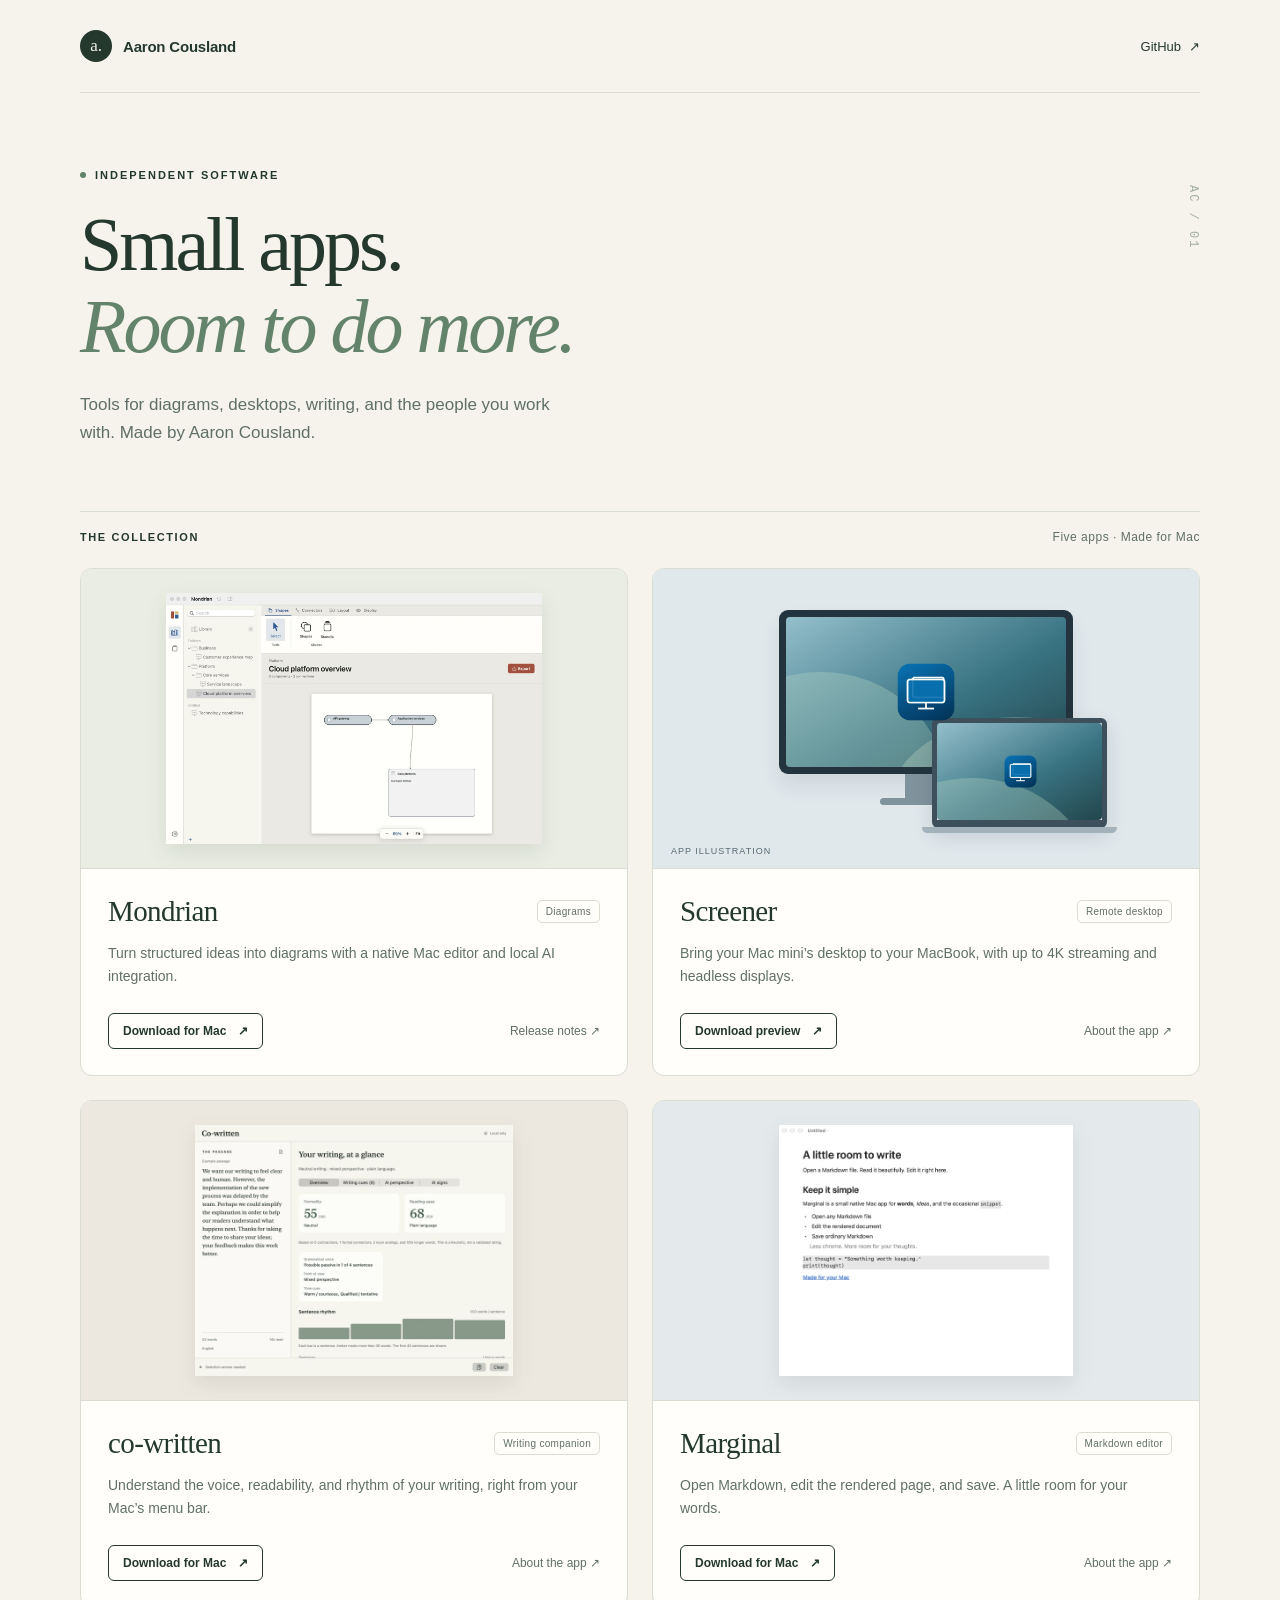
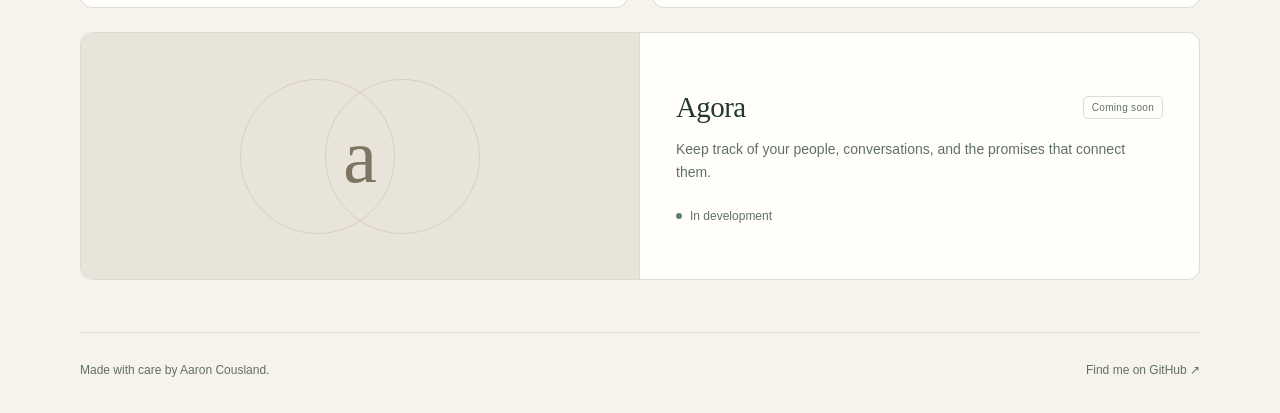
==== index.html @ f19cffbd "Create app portfolio for GitHub Pages" ====
<!doctype html>
<html lang="en">
<head>
  <meta charset="utf-8">
  <meta name="viewport" content="width=device-width, initial-scale=1">
  <meta name="theme-color" content="#f5f3ec">
  <meta name="description" content="Independent Mac apps by Aaron Cousland. Explore Mondrian, Screener, co-written, Marginal, and Agora.">
  <meta property="og:title" content="Aaron Cousland — Independent software">
  <meta property="og:description" content="Tools for diagrams, desktops, writing, and the people you work with.">
  <meta property="og:type" content="website">
  <meta property="og:url" content="https://acousland.github.io/">
  <meta property="og:image" content="https://acousland.github.io/assets/social.png">
  <meta name="twitter:card" content="summary_large_image">
  <title>Aaron Cousland — Independent software</title>
  <link rel="icon" type="image/svg+xml" href="assets/favicon.svg">
  <style>
    :root { color-scheme: light; --paper:#f5f3ec; --ink:#24382e; --muted:#617067; --line:#d9ddd2; --accent:#315f48; }
    * { box-sizing:border-box; }
    html { scroll-behavior:smooth; }
    body { margin:0; background:var(--paper); color:var(--ink); font-family:-apple-system,BlinkMacSystemFont,"Segoe UI",sans-serif; -webkit-font-smoothing:antialiased; }
    a { color:inherit; text-decoration:none; }
    a:focus-visible { outline:3px solid #497855; outline-offset:5px; border-radius:3px; }
    .skip-link { position:fixed; top:10px; left:10px; transform:translateY(-150%); background:var(--ink); color:white; padding:12px; z-index:10; }
    .skip-link:focus { transform:translateY(0); }
    .wrap { width:min(1120px,calc(100% - 80px)); margin:auto; }
    header { display:flex; align-items:center; justify-content:space-between; padding:30px 0; border-bottom:1px solid var(--line); gap:20px; }
    .identity { display:flex; align-items:center; gap:11px; font-size:15px; font-weight:600; letter-spacing:-.2px; }
    .mark { display:grid; place-items:center; width:32px; height:32px; background:var(--ink); color:var(--paper); border-radius:50%; font-family:Georgia,serif; font-size:17px; font-weight:400; }
    .profile { font-size:13px; display:flex; gap:8px; align-items:center; }
    .profile:hover, .source:hover { color:var(--accent); text-decoration:underline; text-underline-offset:4px; }
    .intro { padding:76px 0 64px; position:relative; }
    .eyebrow { margin:0 0 22px; display:flex; gap:9px; align-items:center; font-size:11px; letter-spacing:2px; text-transform:uppercase; font-weight:600; }
    .dot { width:6px; height:6px; border-radius:50%; background:#608266; }
    h1 { font-family:Georgia,"Times New Roman",serif; font-size:clamp(46px,6.3vw,76px); line-height:1.08; font-weight:400; letter-spacing:-3px; margin:0 0 24px; }
    h1 em { font-weight:400; color:#63836b; }
    .intro-copy { font-size:17px; line-height:1.65; color:var(--muted); max-width:490px; margin:0; }
    .collection { display:flex; justify-content:space-between; align-items:center; border-top:1px solid var(--line); padding:18px 0 24px; font-size:11px; font-weight:600; text-transform:uppercase; letter-spacing:1.6px; }
    .collection span:last-child { font-weight:400; color:var(--muted); letter-spacing:.5px; text-transform:none; font-size:12px; }
    .grid { display:grid; grid-template-columns:repeat(2,minmax(0,1fr)); gap:24px; }
    .card { display:flex; flex-direction:column; overflow:hidden; border:1px solid var(--line); border-radius:12px; background:#fffefa; }
    .media { position:relative; height:300px; overflow:hidden; display:flex; align-items:center; justify-content:center; border-bottom:1px solid var(--line); padding:24px; }
    .media img.screenshot { display:block; width:100%; height:100%; object-fit:contain; filter:drop-shadow(0 8px 10px #29332a18); border-radius:5px; }
    .mondrian .media { background:#e9ede3; }
    .cowritten .media { background:#ece8df; }
    .marginal .media { background:#e4e9eb; }
    .card-body { padding:25px 27px 26px; display:flex; flex-direction:column; flex:1; }
    .card-heading { display:flex; flex-wrap:wrap; align-items:center; justify-content:space-between; gap:12px; margin-bottom:13px; }
    h2 { font-family:Georgia,"Times New Roman",serif; font-size:29px; line-height:1.2; font-weight:400; letter-spacing:-.6px; margin:0; }
    .tag { flex-shrink:0; font-size:10px; color:var(--muted); border:1px solid var(--line); padding:5px 8px; border-radius:5px; letter-spacing:.3px; }
    .description { font-size:14px; color:var(--muted); line-height:1.65; margin:0 0 25px; }
    .card-footer { display:flex; flex-wrap:wrap; gap:14px 18px; align-items:center; justify-content:space-between; margin-top:auto; }
    .button { display:inline-flex; gap:12px; align-items:center; border:1px solid var(--ink); color:var(--ink); padding:10px 14px; border-radius:6px; font-size:12px; font-weight:600; transition:background .15s,color .15s; }
    .button:hover { background:var(--ink); color:var(--paper); }
    .source { color:var(--muted); font-size:12px; }
    .screener .media { background:#e0e8ec; }
    .devices { width:350px; max-width:94%; position:relative; height:218px; }
    .monitor { width:84%; height:164px; margin:0 auto; padding:7px; background:#24343e; border-radius:9px; box-shadow:0 12px 20px #20384318; }
    .display { width:100%; height:100%; overflow:hidden; border-radius:4px; background:linear-gradient(150deg,#94bfcb,#397382 58%,#23464c); position:relative; }
    .display::before { content:""; position:absolute; width:250px; height:230px; border-radius:50%; background:#b6d5c355; top:55px; left:-90px; }
    .display::after { content:""; position:absolute; width:260px; height:190px; border-radius:50%; background:#d6e7d644; top:100px; right:-80px; }
    .stand { width:43px; height:28px; background:#80939c; margin:0 auto; }
    .stand::after { content:""; display:block; width:94px; height:7px; background:#80939c; border-radius:6px; position:relative; top:24px; left:-25px; }
    .laptop { position:absolute; bottom:0; right:-6px; width:175px; height:110px; border:5px solid #3e505b; border-bottom-width:8px; border-radius:6px; box-shadow:0 8px 20px #20384326; }
    .laptop::after { content:""; position:absolute; height:6px; left:-15px; right:-15px; bottom:-13px; background:#a3b2bb; border-radius:1px 1px 8px 8px; }
    .app-icon { position:absolute; width:66px; height:66px; left:calc(50% - 33px); top:calc(50% - 33px); z-index:1; }
    .laptop .app-icon { width:37px; height:37px; left:calc(50% - 18px); top:calc(50% - 18px); }
    .art-label { position:absolute; bottom:12px; left:18px; color:#576a73; font-size:9px; letter-spacing:1px; text-transform:uppercase; }
    .agora { grid-column:1 / -1; display:grid; grid-template-columns:1fr 1fr; }
    .agora .media { height:100%; min-height:246px; background:#e9e4d9; border-bottom:0; border-right:1px solid var(--line); }
    .agora .card-body { justify-content:center; padding:36px; }
    .agora .card-footer { margin-top:0; }
    .agora-art { width:280px; height:172px; position:relative; display:grid; place-items:center; }
    .orbit { position:absolute; width:155px; height:155px; border:1px solid #a79e894d; border-radius:50%; }
    .orbit:nth-child(1) { left:20px; }
    .orbit:nth-child(2) { right:20px; }
    .agora-letter { z-index:1; font:76px Georgia,serif; color:#7d7562; }
    .development { font-size:12px; color:var(--muted); display:flex; gap:8px; align-items:center; }
    footer { display:flex; align-items:center; justify-content:space-between; gap:20px; padding:30px 0 36px; margin-top:52px; border-top:1px solid var(--line); font-size:12px; color:var(--muted); }
    footer a { text-underline-offset:4px; }
    footer a:hover { text-decoration:underline; }
    @media(min-width:1000px) { .intro::after { content:"AC / 01"; position:absolute; right:0; top:92px; color:#a5afa2; font:12px ui-monospace,monospace; letter-spacing:2px; writing-mode:vertical-rl; } }
    @media(max-width:700px) { .wrap { width:calc(100% - 36px); } header { padding:22px 0; } .intro { padding:49px 0 44px; } h1 { letter-spacing:-2px; } .intro-copy { font-size:15px; } .grid { grid-template-columns:1fr; gap:20px; } .media { height:275px; padding:20px; } .agora { grid-column:auto; display:flex; } .agora .media { min-height:220px; border-right:0; border-bottom:1px solid var(--line); } .agora .card-body { padding:25px 27px 26px; } footer { align-items:flex-start; flex-direction:column; gap:12px; margin-top:36px; } }
    @media(prefers-reduced-motion:reduce) { html { scroll-behavior:auto; } .button { transition:none; } }
  </style>
</head>
<body>
  <a class="skip-link" href="#apps">Skip to apps</a>
  <div class="wrap">
    <header>
      <a class="identity" href="/" aria-label="Aaron Cousland home"><span class="mark" aria-hidden="true">a.</span>Aaron Cousland</a>
      <a class="profile" href="https://github.com/acousland">GitHub <span aria-hidden="true">↗</span></a>
    </header>
    <main>
      <section class="intro" aria-labelledby="intro-title">
        <p class="eyebrow"><span class="dot" aria-hidden="true"></span>Independent software</p>
        <h1 id="intro-title">Small apps.<br><em>Room to do more.</em></h1>
        <p class="intro-copy">Tools for diagrams, desktops, writing, and the people you work with. Made by Aaron Cousland.</p>
      </section>
      <section id="apps" aria-label="Apps">
        <div class="collection"><span>The collection</span><span>Five apps · Made for Mac</span></div>
        <div class="grid">
          <article class="card mondrian">
            <div class="media"><img class="screenshot" src="assets/mondrian.webp" alt="Mondrian displaying a cloud platform diagram in its native Mac editor." width="1440" height="960" fetchpriority="high"></div>
            <div class="card-body">
              <div class="card-heading"><h2>Mondrian</h2><span class="tag">Diagrams</span></div>
              <p class="description">Turn structured ideas into diagrams with a native Mac editor and local AI integration.</p>
              <div class="card-footer"><a class="button" href="https://github.com/acousland/Mondrian-releases/releases/latest" aria-label="Download Mondrian for Mac">Download for Mac <span aria-hidden="true">↗</span></a><a class="source" href="https://github.com/acousland/Mondrian-releases">Release notes ↗</a></div>
            </div>
          </article>
          <article class="card screener">
            <div class="media" role="img" aria-label="Illustration of Screener connecting a Mac desktop and laptop.">
              <div class="devices" aria-hidden="true"><div class="monitor"><div class="display"><img class="app-icon" src="assets/screener-icon.webp" alt="" width="66" height="66"></div></div><div class="stand"></div><div class="laptop"><div class="display"><img class="app-icon" src="assets/screener-icon.webp" alt="" width="37" height="37"></div></div></div>
              <span class="art-label" aria-hidden="true">App illustration</span>
            </div>
            <div class="card-body">
              <div class="card-heading"><h2>Screener</h2><span class="tag">Remote desktop</span></div>
              <p class="description">Bring your Mac mini’s desktop to your MacBook, with up to 4K streaming and headless displays.</p>
              <div class="card-footer"><a class="button" href="https://github.com/acousland/Screener/releases" aria-label="Download Screener preview releases for Mac">Download preview <span aria-hidden="true">↗</span></a><a class="source" href="https://github.com/acousland/Screener">About the app ↗</a></div>
            </div>
          </article>
          <article class="card cowritten">
            <div class="media"><img class="screenshot" src="assets/co-written.webp" alt="Co-written showing an example passage alongside readability, voice, and sentence rhythm analysis." width="1440" height="1140" loading="lazy"></div>
            <div class="card-body">
              <div class="card-heading"><h2>co-written</h2><span class="tag">Writing companion</span></div>
              <p class="description">Understand the voice, readability, and rhythm of your writing, right from your Mac’s menu bar.</p>
              <div class="card-footer"><a class="button" href="https://github.com/acousland/co-written/releases/latest" aria-label="Download co-written for Mac">Download for Mac <span aria-hidden="true">↗</span></a><a class="source" href="https://github.com/acousland/co-written">About the app ↗</a></div>
            </div>
          </article>
          <article class="card marginal">
            <div class="media"><img class="screenshot" src="assets/marginal.webp" alt="Marginal editing a rendered Markdown document with headings, a list, and a code block." width="1339" height="1140" loading="lazy"></div>
            <div class="card-body">
              <div class="card-heading"><h2>Marginal</h2><span class="tag">Markdown editor</span></div>
              <p class="description">Open Markdown, edit the rendered page, and save. A little room for your words.</p>
              <div class="card-footer"><a class="button" href="https://github.com/acousland/marginal/releases/latest" aria-label="Download Marginal for Mac">Download for Mac <span aria-hidden="true">↗</span></a><a class="source" href="https://github.com/acousland/marginal">About the app ↗</a></div>
            </div>
          </article>
          <article class="card agora">
            <div class="media" role="img" aria-label="Agora artwork: overlapping circles representing connections."><div class="agora-art" aria-hidden="true"><div class="orbit"></div><div class="orbit"></div><span class="agora-letter">a</span></div></div>
            <div class="card-body">
              <div class="card-heading"><h2>Agora</h2><span class="tag">Coming soon</span></div>
              <p class="description">Keep track of your people, conversations, and the promises that connect them.</p>
              <div class="card-footer"><span class="development"><span class="dot" aria-hidden="true"></span>In development</span></div>
            </div>
          </article>
        </div>
      </section>
    </main>
    <footer><span>Made with care by Aaron Cousland.</span><a href="https://github.com/acousland">Find me on GitHub ↗</a></footer>
  </div>
</body>
</html>
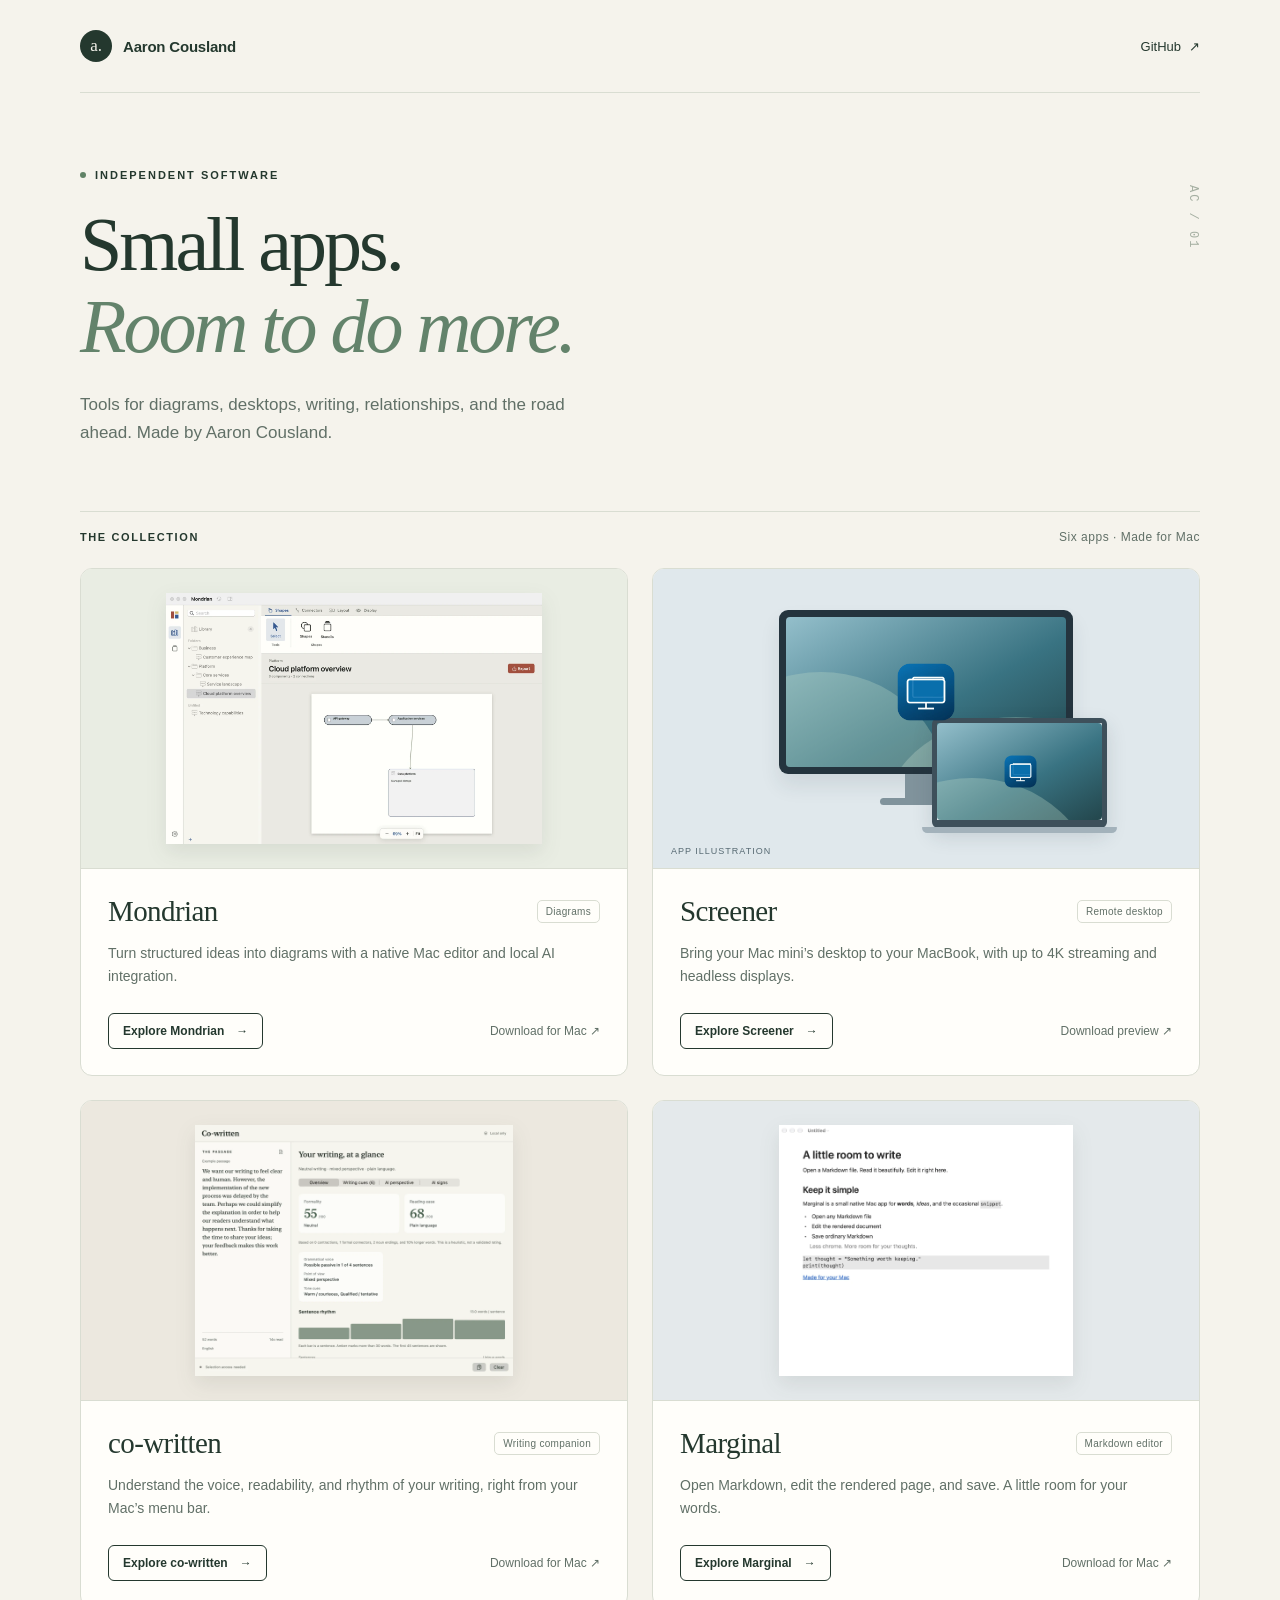
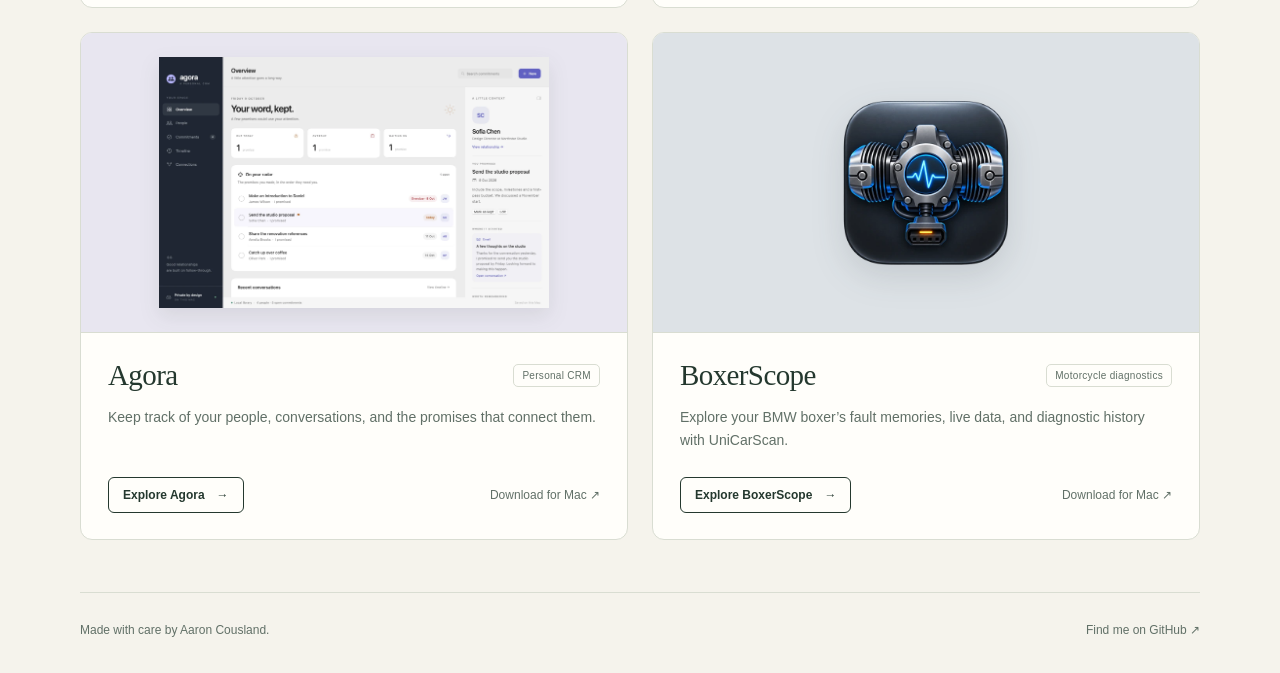
==== commit 53b26734: "Add BoxerScope and dedicated detail pages for all six apps" ====
--- a/index.html
+++ b/index.html
@@ -4,84 +4,17 @@
   <meta charset="utf-8">
   <meta name="viewport" content="width=device-width, initial-scale=1">
   <meta name="theme-color" content="#f5f3ec">
-  <meta name="description" content="Independent Mac apps by Aaron Cousland. Explore Mondrian, Screener, co-written, Marginal, and Agora.">
+  <meta name="description" content="Independent Mac apps by Aaron Cousland. Explore Mondrian, Screener, co-written, Marginal, Agora, and BoxerScope.">
   <meta property="og:title" content="Aaron Cousland — Independent software">
-  <meta property="og:description" content="Tools for diagrams, desktops, writing, and the people you work with.">
+  <meta property="og:description" content="Tools for diagrams, desktops, writing, relationships, and the road ahead.">
   <meta property="og:type" content="website">
   <meta property="og:url" content="https://acousland.github.io/">
   <meta property="og:image" content="https://acousland.github.io/assets/social.png">
   <meta name="twitter:card" content="summary_large_image">
   <title>Aaron Cousland — Independent software</title>
+  <link rel="canonical" href="https://acousland.github.io/">
   <link rel="icon" type="image/svg+xml" href="assets/favicon.svg">
-  <style>
-    :root { color-scheme: light; --paper:#f5f3ec; --ink:#24382e; --muted:#617067; --line:#d9ddd2; --accent:#315f48; }
-    * { box-sizing:border-box; }
-    html { scroll-behavior:smooth; }
-    body { margin:0; background:var(--paper); color:var(--ink); font-family:-apple-system,BlinkMacSystemFont,"Segoe UI",sans-serif; -webkit-font-smoothing:antialiased; }
-    a { color:inherit; text-decoration:none; }
-    a:focus-visible { outline:3px solid #497855; outline-offset:5px; border-radius:3px; }
-    .skip-link { position:fixed; top:10px; left:10px; transform:translateY(-150%); background:var(--ink); color:white; padding:12px; z-index:10; }
-    .skip-link:focus { transform:translateY(0); }
-    .wrap { width:min(1120px,calc(100% - 80px)); margin:auto; }
-    header { display:flex; align-items:center; justify-content:space-between; padding:30px 0; border-bottom:1px solid var(--line); gap:20px; }
-    .identity { display:flex; align-items:center; gap:11px; font-size:15px; font-weight:600; letter-spacing:-.2px; }
-    .mark { display:grid; place-items:center; width:32px; height:32px; background:var(--ink); color:var(--paper); border-radius:50%; font-family:Georgia,serif; font-size:17px; font-weight:400; }
-    .profile { font-size:13px; display:flex; gap:8px; align-items:center; }
-    .profile:hover, .source:hover { color:var(--accent); text-decoration:underline; text-underline-offset:4px; }
-    .intro { padding:76px 0 64px; position:relative; }
-    .eyebrow { margin:0 0 22px; display:flex; gap:9px; align-items:center; font-size:11px; letter-spacing:2px; text-transform:uppercase; font-weight:600; }
-    .dot { width:6px; height:6px; border-radius:50%; background:#608266; }
-    h1 { font-family:Georgia,"Times New Roman",serif; font-size:clamp(46px,6.3vw,76px); line-height:1.08; font-weight:400; letter-spacing:-3px; margin:0 0 24px; }
-    h1 em { font-weight:400; color:#63836b; }
-    .intro-copy { font-size:17px; line-height:1.65; color:var(--muted); max-width:490px; margin:0; }
-    .collection { display:flex; justify-content:space-between; align-items:center; border-top:1px solid var(--line); padding:18px 0 24px; font-size:11px; font-weight:600; text-transform:uppercase; letter-spacing:1.6px; }
-    .collection span:last-child { font-weight:400; color:var(--muted); letter-spacing:.5px; text-transform:none; font-size:12px; }
-    .grid { display:grid; grid-template-columns:repeat(2,minmax(0,1fr)); gap:24px; }
-    .card { display:flex; flex-direction:column; overflow:hidden; border:1px solid var(--line); border-radius:12px; background:#fffefa; }
-    .media { position:relative; height:300px; overflow:hidden; display:flex; align-items:center; justify-content:center; border-bottom:1px solid var(--line); padding:24px; }
-    .media img.screenshot { display:block; width:100%; height:100%; object-fit:contain; filter:drop-shadow(0 8px 10px #29332a18); border-radius:5px; }
-    .mondrian .media { background:#e9ede3; }
-    .cowritten .media { background:#ece8df; }
-    .marginal .media { background:#e4e9eb; }
-    .card-body { padding:25px 27px 26px; display:flex; flex-direction:column; flex:1; }
-    .card-heading { display:flex; flex-wrap:wrap; align-items:center; justify-content:space-between; gap:12px; margin-bottom:13px; }
-    h2 { font-family:Georgia,"Times New Roman",serif; font-size:29px; line-height:1.2; font-weight:400; letter-spacing:-.6px; margin:0; }
-    .tag { flex-shrink:0; font-size:10px; color:var(--muted); border:1px solid var(--line); padding:5px 8px; border-radius:5px; letter-spacing:.3px; }
-    .description { font-size:14px; color:var(--muted); line-height:1.65; margin:0 0 25px; }
-    .card-footer { display:flex; flex-wrap:wrap; gap:14px 18px; align-items:center; justify-content:space-between; margin-top:auto; }
-    .button { display:inline-flex; gap:12px; align-items:center; border:1px solid var(--ink); color:var(--ink); padding:10px 14px; border-radius:6px; font-size:12px; font-weight:600; transition:background .15s,color .15s; }
-    .button:hover { background:var(--ink); color:var(--paper); }
-    .source { color:var(--muted); font-size:12px; }
-    .screener .media { background:#e0e8ec; }
-    .devices { width:350px; max-width:94%; position:relative; height:218px; }
-    .monitor { width:84%; height:164px; margin:0 auto; padding:7px; background:#24343e; border-radius:9px; box-shadow:0 12px 20px #20384318; }
-    .display { width:100%; height:100%; overflow:hidden; border-radius:4px; background:linear-gradient(150deg,#94bfcb,#397382 58%,#23464c); position:relative; }
-    .display::before { content:""; position:absolute; width:250px; height:230px; border-radius:50%; background:#b6d5c355; top:55px; left:-90px; }
-    .display::after { content:""; position:absolute; width:260px; height:190px; border-radius:50%; background:#d6e7d644; top:100px; right:-80px; }
-    .stand { width:43px; height:28px; background:#80939c; margin:0 auto; }
-    .stand::after { content:""; display:block; width:94px; height:7px; background:#80939c; border-radius:6px; position:relative; top:24px; left:-25px; }
-    .laptop { position:absolute; bottom:0; right:-6px; width:175px; height:110px; border:5px solid #3e505b; border-bottom-width:8px; border-radius:6px; box-shadow:0 8px 20px #20384326; }
-    .laptop::after { content:""; position:absolute; height:6px; left:-15px; right:-15px; bottom:-13px; background:#a3b2bb; border-radius:1px 1px 8px 8px; }
-    .app-icon { position:absolute; width:66px; height:66px; left:calc(50% - 33px); top:calc(50% - 33px); z-index:1; }
-    .laptop .app-icon { width:37px; height:37px; left:calc(50% - 18px); top:calc(50% - 18px); }
-    .art-label { position:absolute; bottom:12px; left:18px; color:#576a73; font-size:9px; letter-spacing:1px; text-transform:uppercase; }
-    .agora { grid-column:1 / -1; display:grid; grid-template-columns:1fr 1fr; }
-    .agora .media { height:100%; min-height:246px; background:#e9e4d9; border-bottom:0; border-right:1px solid var(--line); }
-    .agora .card-body { justify-content:center; padding:36px; }
-    .agora .card-footer { margin-top:0; }
-    .agora-art { width:280px; height:172px; position:relative; display:grid; place-items:center; }
-    .orbit { position:absolute; width:155px; height:155px; border:1px solid #a79e894d; border-radius:50%; }
-    .orbit:nth-child(1) { left:20px; }
-    .orbit:nth-child(2) { right:20px; }
-    .agora-letter { z-index:1; font:76px Georgia,serif; color:#7d7562; }
-    .development { font-size:12px; color:var(--muted); display:flex; gap:8px; align-items:center; }
-    footer { display:flex; align-items:center; justify-content:space-between; gap:20px; padding:30px 0 36px; margin-top:52px; border-top:1px solid var(--line); font-size:12px; color:var(--muted); }
-    footer a { text-underline-offset:4px; }
-    footer a:hover { text-decoration:underline; }
-    @media(min-width:1000px) { .intro::after { content:"AC / 01"; position:absolute; right:0; top:92px; color:#a5afa2; font:12px ui-monospace,monospace; letter-spacing:2px; writing-mode:vertical-rl; } }
-    @media(max-width:700px) { .wrap { width:calc(100% - 36px); } header { padding:22px 0; } .intro { padding:49px 0 44px; } h1 { letter-spacing:-2px; } .intro-copy { font-size:15px; } .grid { grid-template-columns:1fr; gap:20px; } .media { height:275px; padding:20px; } .agora { grid-column:auto; display:flex; } .agora .media { min-height:220px; border-right:0; border-bottom:1px solid var(--line); } .agora .card-body { padding:25px 27px 26px; } footer { align-items:flex-start; flex-direction:column; gap:12px; margin-top:36px; } }
-    @media(prefers-reduced-motion:reduce) { html { scroll-behavior:auto; } .button { transition:none; } }
-  </style>
+  <link rel="stylesheet" href="/assets/site.css">
 </head>
 <body>
   <a class="skip-link" href="#apps">Skip to apps</a>
@@ -94,53 +27,55 @@
       <section class="intro" aria-labelledby="intro-title">
         <p class="eyebrow"><span class="dot" aria-hidden="true"></span>Independent software</p>
         <h1 id="intro-title">Small apps.<br><em>Room to do more.</em></h1>
-        <p class="intro-copy">Tools for diagrams, desktops, writing, and the people you work with. Made by Aaron Cousland.</p>
+        <p class="intro-copy">Tools for diagrams, desktops, writing, relationships, and the road ahead. Made by Aaron Cousland.</p>
       </section>
       <section id="apps" aria-label="Apps">
-        <div class="collection"><span>The collection</span><span>Five apps · Made for Mac</span></div>
+        <div class="collection"><span>The collection</span><span>Six apps · Made for Mac</span></div>
         <div class="grid">
           <article class="card mondrian">
-            <div class="media"><img class="screenshot" src="assets/mondrian.webp" alt="Mondrian displaying a cloud platform diagram in its native Mac editor." width="1440" height="960" fetchpriority="high"></div>
+            <a class="media" href="/mondrian/" aria-label="Explore Mondrian"><img class="screenshot" src="/assets/mondrian.webp" alt="Mondrian displaying a cloud platform diagram in its native Mac editor." width="1440" height="960" fetchpriority="high"></a>
             <div class="card-body">
-              <div class="card-heading"><h2>Mondrian</h2><span class="tag">Diagrams</span></div>
+              <div class="card-heading"><h2><a href="/mondrian/">Mondrian</a></h2><span class="tag">Diagrams</span></div>
               <p class="description">Turn structured ideas into diagrams with a native Mac editor and local AI integration.</p>
-              <div class="card-footer"><a class="button" href="https://github.com/acousland/Mondrian-releases/releases/latest" aria-label="Download Mondrian for Mac">Download for Mac <span aria-hidden="true">↗</span></a><a class="source" href="https://github.com/acousland/Mondrian-releases">Release notes ↗</a></div>
+              <div class="card-footer"><a class="button" href="/mondrian/">Explore Mondrian <span aria-hidden="true">→</span></a><a class="source" href="https://github.com/acousland/Mondrian-releases/releases/latest">Download for Mac ↗</a></div>
             </div>
           </article>
           <article class="card screener">
-            <div class="media" role="img" aria-label="Illustration of Screener connecting a Mac desktop and laptop.">
-              <div class="devices" aria-hidden="true"><div class="monitor"><div class="display"><img class="app-icon" src="assets/screener-icon.webp" alt="" width="66" height="66"></div></div><div class="stand"></div><div class="laptop"><div class="display"><img class="app-icon" src="assets/screener-icon.webp" alt="" width="37" height="37"></div></div></div>
+            <a class="media" href="/screener/" aria-label="Explore Screener: remote desktop for Mac.">
+              <div class="devices" aria-hidden="true"><div class="monitor"><div class="display"><img class="app-icon" src="/assets/screener-icon.webp" alt="" width="66" height="66"></div></div><div class="stand"></div><div class="laptop"><div class="display"><img class="app-icon" src="/assets/screener-icon.webp" alt="" width="37" height="37"></div></div></div>
               <span class="art-label" aria-hidden="true">App illustration</span>
-            </div>
+            </a>
             <div class="card-body">
-              <div class="card-heading"><h2>Screener</h2><span class="tag">Remote desktop</span></div>
+              <div class="card-heading"><h2><a href="/screener/">Screener</a></h2><span class="tag">Remote desktop</span></div>
               <p class="description">Bring your Mac mini’s desktop to your MacBook, with up to 4K streaming and headless displays.</p>
-              <div class="card-footer"><a class="button" href="https://github.com/acousland/Screener/releases" aria-label="Download Screener preview releases for Mac">Download preview <span aria-hidden="true">↗</span></a><a class="source" href="https://github.com/acousland/Screener">About the app ↗</a></div>
+              <div class="card-footer"><a class="button" href="/screener/">Explore Screener <span aria-hidden="true">→</span></a><a class="source" href="https://github.com/acousland/Screener/releases">Download preview ↗</a></div>
             </div>
           </article>
           <article class="card cowritten">
-            <div class="media"><img class="screenshot" src="assets/co-written.webp" alt="Co-written showing an example passage alongside readability, voice, and sentence rhythm analysis." width="1440" height="1140" loading="lazy"></div>
+            <a class="media" href="/co-written/" aria-label="Explore co-written"><img class="screenshot" src="/assets/co-written.webp" alt="Co-written showing an example passage alongside readability, voice, and sentence rhythm analysis." width="1440" height="1140" loading="lazy"></a>
             <div class="card-body">
-              <div class="card-heading"><h2>co-written</h2><span class="tag">Writing companion</span></div>
+              <div class="card-heading"><h2><a href="/co-written/">co-written</a></h2><span class="tag">Writing companion</span></div>
               <p class="description">Understand the voice, readability, and rhythm of your writing, right from your Mac’s menu bar.</p>
-              <div class="card-footer"><a class="button" href="https://github.com/acousland/co-written/releases/latest" aria-label="Download co-written for Mac">Download for Mac <span aria-hidden="true">↗</span></a><a class="source" href="https://github.com/acousland/co-written">About the app ↗</a></div>
+              <div class="card-footer"><a class="button" href="/co-written/">Explore co-written <span aria-hidden="true">→</span></a><a class="source" href="https://github.com/acousland/co-written/releases/latest">Download for Mac ↗</a></div>
             </div>
           </article>
           <article class="card marginal">
-            <div class="media"><img class="screenshot" src="assets/marginal.webp" alt="Marginal editing a rendered Markdown document with headings, a list, and a code block." width="1339" height="1140" loading="lazy"></div>
+            <a class="media" href="/marginal/" aria-label="Explore Marginal"><img class="screenshot" src="/assets/marginal.webp" alt="Marginal editing a rendered Markdown document with headings, a list, and a code block." width="1339" height="1140" loading="lazy"></a>
             <div class="card-body">
-              <div class="card-heading"><h2>Marginal</h2><span class="tag">Markdown editor</span></div>
+              <div class="card-heading"><h2><a href="/marginal/">Marginal</a></h2><span class="tag">Markdown editor</span></div>
               <p class="description">Open Markdown, edit the rendered page, and save. A little room for your words.</p>
-              <div class="card-footer"><a class="button" href="https://github.com/acousland/marginal/releases/latest" aria-label="Download Marginal for Mac">Download for Mac <span aria-hidden="true">↗</span></a><a class="source" href="https://github.com/acousland/marginal">About the app ↗</a></div>
+              <div class="card-footer"><a class="button" href="/marginal/">Explore Marginal <span aria-hidden="true">→</span></a><a class="source" href="https://github.com/acousland/marginal/releases/latest">Download for Mac ↗</a></div>
             </div>
           </article>
           <article class="card agora">
-            <div class="media" role="img" aria-label="Agora artwork: overlapping circles representing connections."><div class="agora-art" aria-hidden="true"><div class="orbit"></div><div class="orbit"></div><span class="agora-letter">a</span></div></div>
-            <div class="card-body">
-              <div class="card-heading"><h2>Agora</h2><span class="tag">Coming soon</span></div>
-              <p class="description">Keep track of your people, conversations, and the promises that connect them.</p>
-              <div class="card-footer"><span class="development"><span class="dot" aria-hidden="true"></span>In development</span></div>
-            </div>
+            <a class="media" href="/agora/" aria-label="Explore Agora"><img class="screenshot" src="/assets/agora.webp" alt="Agora’s overview showing sample people, commitments due today, overdue promises, and recent conversations." width="1600" height="1030" loading="lazy"></a>
+            <div class="card-body"><div class="card-heading"><h2><a href="/agora/">Agora</a></h2><span class="tag">Personal CRM</span></div>
+              <p class="description">Keep track of your people, conversations, and the promises that connect them.</p><div class="card-footer"><a class="button" href="/agora/">Explore Agora <span aria-hidden="true">→</span></a><a class="source" href="https://github.com/acousland/Agora/releases/latest">Download for Mac ↗</a></div></div>
+          </article>
+          <article class="card boxerscope">
+            <a class="media" href="/boxerscope/" aria-label="Explore BoxerScope"><img class="brand-art" src="/assets/boxerscope-icon.webp" alt="BoxerScope app icon with a boxer engine and blue diagnostic pulse." width="512" height="512" loading="lazy"></a>
+            <div class="card-body"><div class="card-heading"><h2><a href="/boxerscope/">BoxerScope</a></h2><span class="tag">Motorcycle diagnostics</span></div>
+              <p class="description">Explore your BMW boxer’s fault memories, live data, and diagnostic history with UniCarScan.</p><div class="card-footer"><a class="button" href="/boxerscope/">Explore BoxerScope <span aria-hidden="true">→</span></a><a class="source" href="https://github.com/acousland/BoxerScope-releases/releases/latest">Download for Mac ↗</a></div></div>
           </article>
         </div>
       </section>
--- a/assets/site.css
+++ b/assets/site.css
@@ -0,0 +1,126 @@
+:root { color-scheme: light; --paper:#f5f3ec; --ink:#24382e; --muted:#617067; --line:#d9ddd2; --accent:#315f48; }
+    * { box-sizing:border-box; }
+    html { scroll-behavior:smooth; }
+    body { margin:0; background:var(--paper); color:var(--ink); font-family:-apple-system,BlinkMacSystemFont,"Segoe UI",sans-serif; -webkit-font-smoothing:antialiased; }
+    a { color:inherit; text-decoration:none; }
+    a:focus-visible { outline:3px solid #497855; outline-offset:5px; border-radius:3px; }
+    .skip-link { position:fixed; top:10px; left:10px; transform:translateY(-150%); background:var(--ink); color:white; padding:12px; z-index:10; }
+    .skip-link:focus { transform:translateY(0); }
+    .wrap { width:min(1120px,calc(100% - 80px)); margin:auto; }
+    header { display:flex; align-items:center; justify-content:space-between; padding:30px 0; border-bottom:1px solid var(--line); gap:20px; }
+    .identity { display:flex; align-items:center; gap:11px; font-size:15px; font-weight:600; letter-spacing:-.2px; }
+    .mark { display:grid; place-items:center; width:32px; height:32px; background:var(--ink); color:var(--paper); border-radius:50%; font-family:Georgia,serif; font-size:17px; font-weight:400; }
+    .profile { font-size:13px; display:flex; gap:8px; align-items:center; }
+    .profile:hover, .source:hover { color:var(--accent); text-decoration:underline; text-underline-offset:4px; }
+    .intro { padding:76px 0 64px; position:relative; }
+    .eyebrow { margin:0 0 22px; display:flex; gap:9px; align-items:center; font-size:11px; letter-spacing:2px; text-transform:uppercase; font-weight:600; }
+    .dot { width:6px; height:6px; border-radius:50%; background:#608266; }
+    h1 { font-family:Georgia,"Times New Roman",serif; font-size:clamp(46px,6.3vw,76px); line-height:1.08; font-weight:400; letter-spacing:-3px; margin:0 0 24px; }
+    h1 em { font-weight:400; color:#63836b; }
+    .intro-copy { font-size:17px; line-height:1.65; color:var(--muted); max-width:490px; margin:0; }
+    .collection { display:flex; justify-content:space-between; align-items:center; border-top:1px solid var(--line); padding:18px 0 24px; font-size:11px; font-weight:600; text-transform:uppercase; letter-spacing:1.6px; }
+    .collection span:last-child { font-weight:400; color:var(--muted); letter-spacing:.5px; text-transform:none; font-size:12px; }
+    .grid { display:grid; grid-template-columns:repeat(2,minmax(0,1fr)); gap:24px; }
+    .card { display:flex; flex-direction:column; overflow:hidden; border:1px solid var(--line); border-radius:12px; background:#fffefa; }
+    .media { position:relative; height:300px; overflow:hidden; display:flex; align-items:center; justify-content:center; border-bottom:1px solid var(--line); padding:24px; }
+    .media img.screenshot { display:block; width:100%; height:100%; object-fit:contain; filter:drop-shadow(0 8px 10px #29332a18); border-radius:5px; }
+    .mondrian .media { background:#e9ede3; }
+    .cowritten .media { background:#ece8df; }
+    .marginal .media { background:#e4e9eb; }
+    .card-body { padding:25px 27px 26px; display:flex; flex-direction:column; flex:1; }
+    .card-heading { display:flex; flex-wrap:wrap; align-items:center; justify-content:space-between; gap:12px; margin-bottom:13px; }
+    h2 { font-family:Georgia,"Times New Roman",serif; font-size:29px; line-height:1.2; font-weight:400; letter-spacing:-.6px; margin:0; }
+    .tag { flex-shrink:0; font-size:10px; color:var(--muted); border:1px solid var(--line); padding:5px 8px; border-radius:5px; letter-spacing:.3px; }
+    .description { font-size:14px; color:var(--muted); line-height:1.65; margin:0 0 25px; }
+    .card-footer { display:flex; flex-wrap:wrap; gap:14px 18px; align-items:center; justify-content:space-between; margin-top:auto; }
+    .button { display:inline-flex; gap:12px; align-items:center; border:1px solid var(--ink); color:var(--ink); padding:10px 14px; border-radius:6px; font-size:12px; font-weight:600; transition:background .15s,color .15s; }
+    .button:hover { background:var(--ink); color:var(--paper); }
+    .source { color:var(--muted); font-size:12px; }
+    .screener .media { background:#e0e8ec; }
+    .devices { width:350px; max-width:94%; position:relative; height:218px; }
+    .monitor { width:84%; height:164px; margin:0 auto; padding:7px; background:#24343e; border-radius:9px; box-shadow:0 12px 20px #20384318; }
+    .display { width:100%; height:100%; overflow:hidden; border-radius:4px; background:linear-gradient(150deg,#94bfcb,#397382 58%,#23464c); position:relative; }
+    .display::before { content:""; position:absolute; width:250px; height:230px; border-radius:50%; background:#b6d5c355; top:55px; left:-90px; }
+    .display::after { content:""; position:absolute; width:260px; height:190px; border-radius:50%; background:#d6e7d644; top:100px; right:-80px; }
+    .stand { width:43px; height:28px; background:#80939c; margin:0 auto; }
+    .stand::after { content:""; display:block; width:94px; height:7px; background:#80939c; border-radius:6px; position:relative; top:24px; left:-25px; }
+    .laptop { position:absolute; bottom:0; right:-6px; width:175px; height:110px; border:5px solid #3e505b; border-bottom-width:8px; border-radius:6px; box-shadow:0 8px 20px #20384326; }
+    .laptop::after { content:""; position:absolute; height:6px; left:-15px; right:-15px; bottom:-13px; background:#a3b2bb; border-radius:1px 1px 8px 8px; }
+    .app-icon { position:absolute; width:66px; height:66px; left:calc(50% - 33px); top:calc(50% - 33px); z-index:1; }
+    .laptop .app-icon { width:37px; height:37px; left:calc(50% - 18px); top:calc(50% - 18px); }
+    .art-label { position:absolute; bottom:12px; left:18px; color:#576a73; font-size:9px; letter-spacing:1px; text-transform:uppercase; }
+    .agora-art { width:280px; height:172px; position:relative; display:grid; place-items:center; }
+    .orbit { position:absolute; width:155px; height:155px; border:1px solid #a79e894d; border-radius:50%; }
+    .orbit:nth-child(1) { left:20px; }
+    .orbit:nth-child(2) { right:20px; }
+    .agora-letter { z-index:1; font:76px Georgia,serif; color:#7d7562; }
+    .development { font-size:12px; color:var(--muted); display:flex; gap:8px; align-items:center; }
+    footer { display:flex; align-items:center; justify-content:space-between; gap:20px; padding:30px 0 36px; margin-top:52px; border-top:1px solid var(--line); font-size:12px; color:var(--muted); }
+    footer a { text-underline-offset:4px; }
+    footer a:hover { text-decoration:underline; }
+    @media(min-width:1000px) { .intro::after { content:"AC / 01"; position:absolute; right:0; top:92px; color:#a5afa2; font:12px ui-monospace,monospace; letter-spacing:2px; writing-mode:vertical-rl; } }
+    @media(max-width:700px) { .wrap { width:calc(100% - 36px); } header { padding:22px 0; } .intro { padding:49px 0 44px; } h1 { letter-spacing:-2px; } .intro-copy { font-size:15px; } .grid { grid-template-columns:1fr; gap:20px; } .media { height:275px; padding:20px; } footer { align-items:flex-start; flex-direction:column; gap:12px; margin-top:36px; } }
+    @media(prefers-reduced-motion:reduce) { html { scroll-behavior:auto; } .button { transition:none; } }
+    .agora .media { background:#e8e6f0; }
+    .boxerscope .media { background:#dde2e6; }
+    .brand-art { width:200px; height:200px; object-fit:contain; filter:drop-shadow(0 12px 16px #24313a22); }
+    .card h2 a:hover { text-decoration:underline; text-underline-offset:5px; }
+    .card > a.media:hover .screenshot { filter:drop-shadow(0 10px 14px #29332a30); }
+    .header-nav { display:flex; gap:24px; align-items:center; flex-wrap:wrap; }
+    .breadcrumb { display:flex; gap:12px; flex-wrap:wrap; padding-top:32px; font-size:12px; color:var(--muted); }
+    .breadcrumb a:hover { text-decoration:underline; text-underline-offset:4px; }
+    .detail-intro { padding:42px 0 34px; }
+    .detail-intro .eyebrow { margin-bottom:16px; }
+    .detail-intro h1 { font-size:clamp(48px,7vw,80px); margin-bottom:14px; }
+    .detail-tagline { font:400 clamp(24px,3vw,34px)/1.35 Georgia,serif; color:#63836b; max-width:760px; margin:0 0 20px; letter-spacing:-.5px; }
+    .detail-copy { font-size:16px; line-height:1.75; color:var(--muted); max-width:740px; margin:0 0 24px; }
+    .detail-actions { display:flex; flex-wrap:wrap; align-items:center; gap:16px 22px; }
+    .detail-actions .button { padding:13px 18px; font-size:13px; background:var(--ink); color:var(--paper); }
+    .detail-actions .button:hover { background:var(--accent); }
+    .availability { font-size:13px; color:var(--muted); display:flex; align-items:center; gap:8px; }
+    .facts { display:flex; flex-wrap:wrap; gap:16px 32px; padding:20px 0; border-top:1px solid var(--line); border-bottom:1px solid var(--line); margin-bottom:30px; }
+    .facts div { min-width:0; }
+    .facts dt { text-transform:uppercase; letter-spacing:1.3px; font-size:9px; color:var(--muted); margin-bottom:6px; }
+    .facts dd { margin:0; font-size:13px; }
+    figure { margin:0; }
+    .detail-visual { padding:36px; border:1px solid var(--line); border-radius:12px; background:#e9ede3; display:flex; align-items:center; justify-content:center; min-height:300px; }
+    .detail-visual img { display:block; width:100%; height:auto; max-height:660px; object-fit:contain; border-radius:6px; filter:drop-shadow(0 10px 15px #29332a20); }
+    .detail-visual.screener { background:#e0e8ec; min-height:360px; }
+    .detail-visual.cowritten { background:#ece8df; }
+    .detail-visual.marginal { background:#e4e9eb; }
+    .detail-visual.agora { background:#e8e6f0; }
+    .detail-visual.boxerscope { background:#dde2e6; min-height:350px; }
+    .detail-visual.boxerscope img { width:240px; height:240px; }
+    .detail-visual .app-icon { width:66px; height:66px; }
+    .detail-visual .laptop .app-icon { width:37px; height:37px; }
+    figcaption { font-size:11px; color:var(--muted); line-height:1.6; margin-top:12px; }
+    .detail-section { padding:46px 0; border-bottom:1px solid var(--line); }
+    .detail-section > h2 { font-size:33px; margin-bottom:25px; }
+    .features { display:grid; grid-template-columns:repeat(3,minmax(0,1fr)); gap:28px; }
+    .feature-number { font:11px ui-monospace,monospace; color:#7d8c80; }
+    .feature h3 { font:400 23px/1.3 Georgia,serif; margin:13px 0 11px; }
+    .feature p, .steps li, .detail-text p { font-size:14px; color:var(--muted); line-height:1.8; margin:0; }
+    .usage { display:grid; grid-template-columns:1fr 1fr; gap:54px; }
+    .usage h2 { font-size:30px; margin-bottom:22px; }
+    .steps { margin:0; padding-left:20px; }
+    .steps li { padding-left:7px; margin-bottom:14px; }
+    .steps li::marker { color:var(--accent); font-weight:600; }
+    .detail-text p + p { margin-top:16px; }
+    .detail-text a { text-decoration:underline; text-underline-offset:3px; }
+    .extra-shot { margin-top:28px; }
+    .more-apps { display:flex; flex-wrap:wrap; gap:12px; }
+    .more-apps a { font-size:13px; padding:10px 14px; border:1px solid var(--line); border-radius:6px; }
+    .more-apps a:hover { background:#e9ede3; }
+    .detail-page footer { margin-top:0; border-top:0; }
+    @media(max-width:700px) {
+      .header-nav { gap:14px; }
+      .detail-intro { padding:32px 0 28px; }
+      .detail-copy { font-size:15px; }
+      .detail-visual { padding:18px; min-height:180px; }
+      .detail-visual.screener, .detail-visual.boxerscope { min-height:300px; }
+      .features, .usage { grid-template-columns:1fr; gap:28px; }
+      .detail-section { padding:34px 0; }
+      .feature h3 { margin-top:8px; }
+      .facts { gap:18px 24px; }
+    }
+    @media(max-width:380px) { .header-nav .github-link { display:none; } .card-body { padding:22px; } }
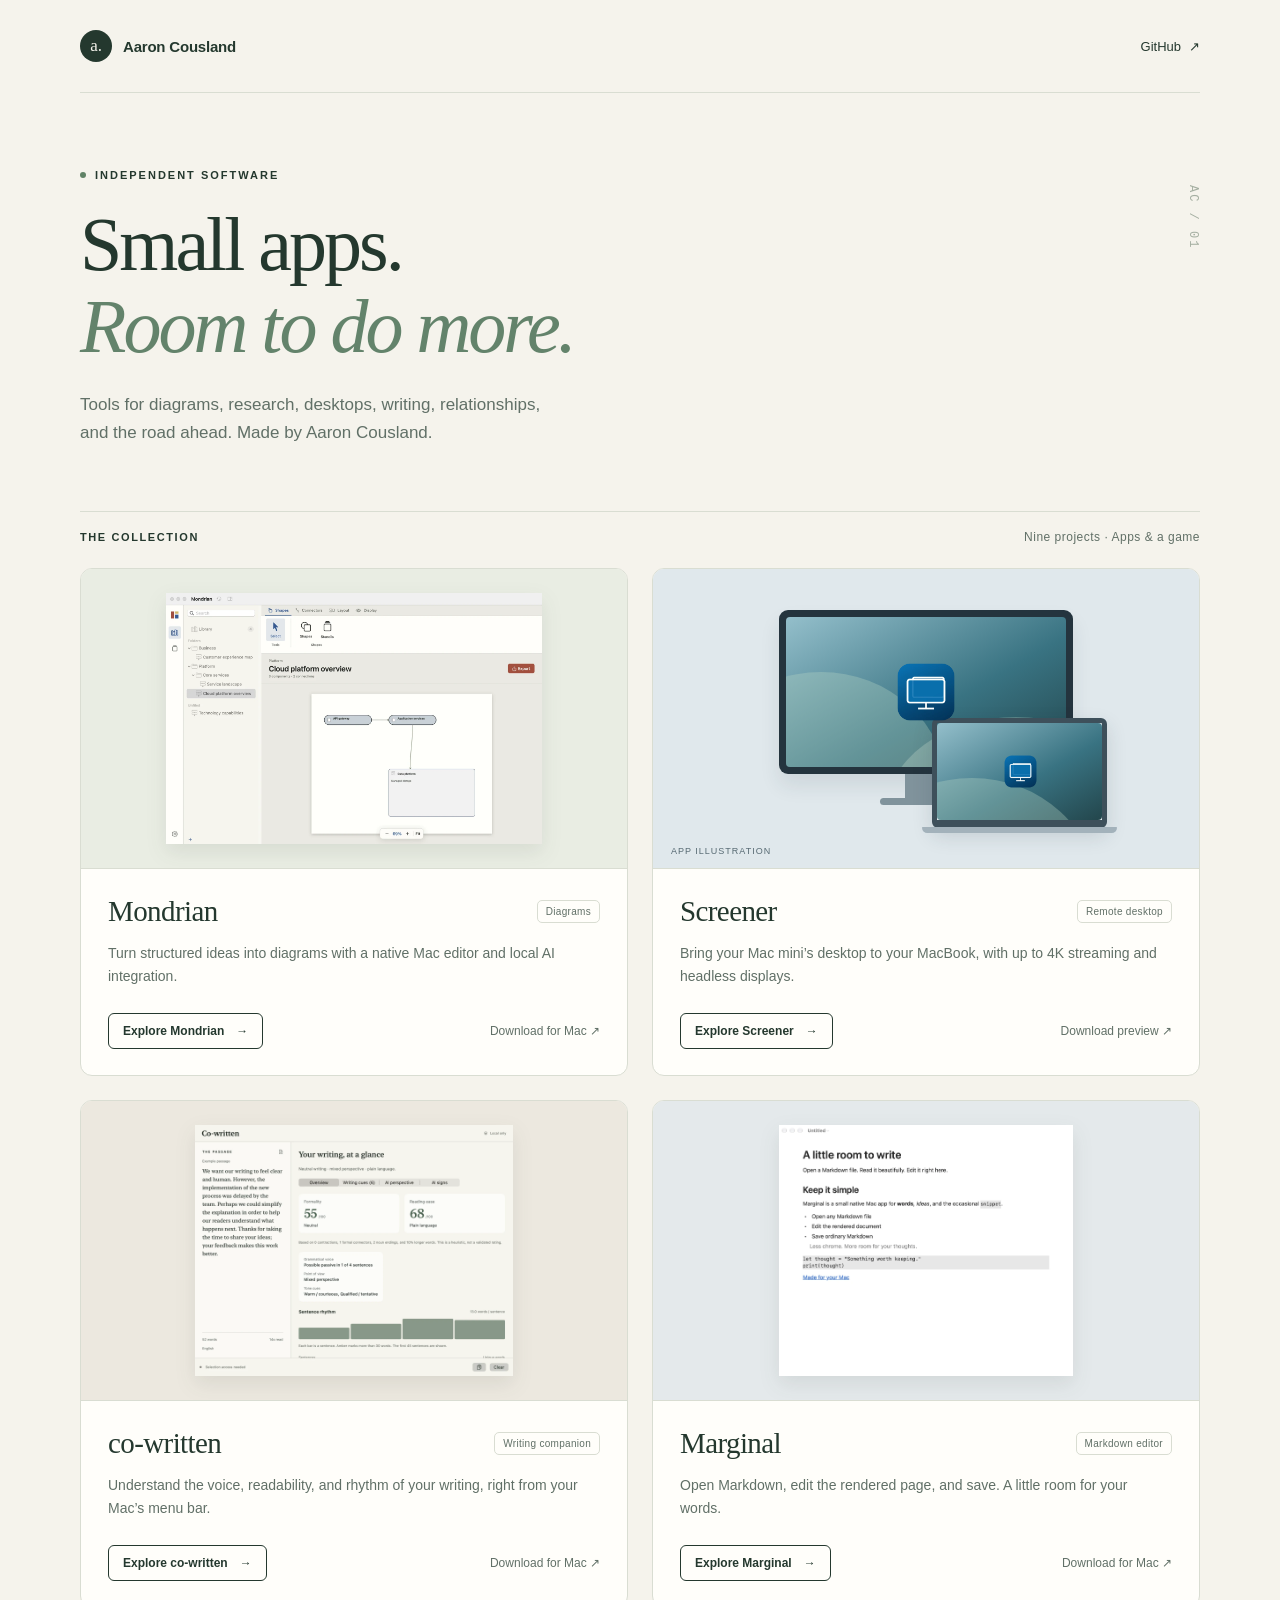
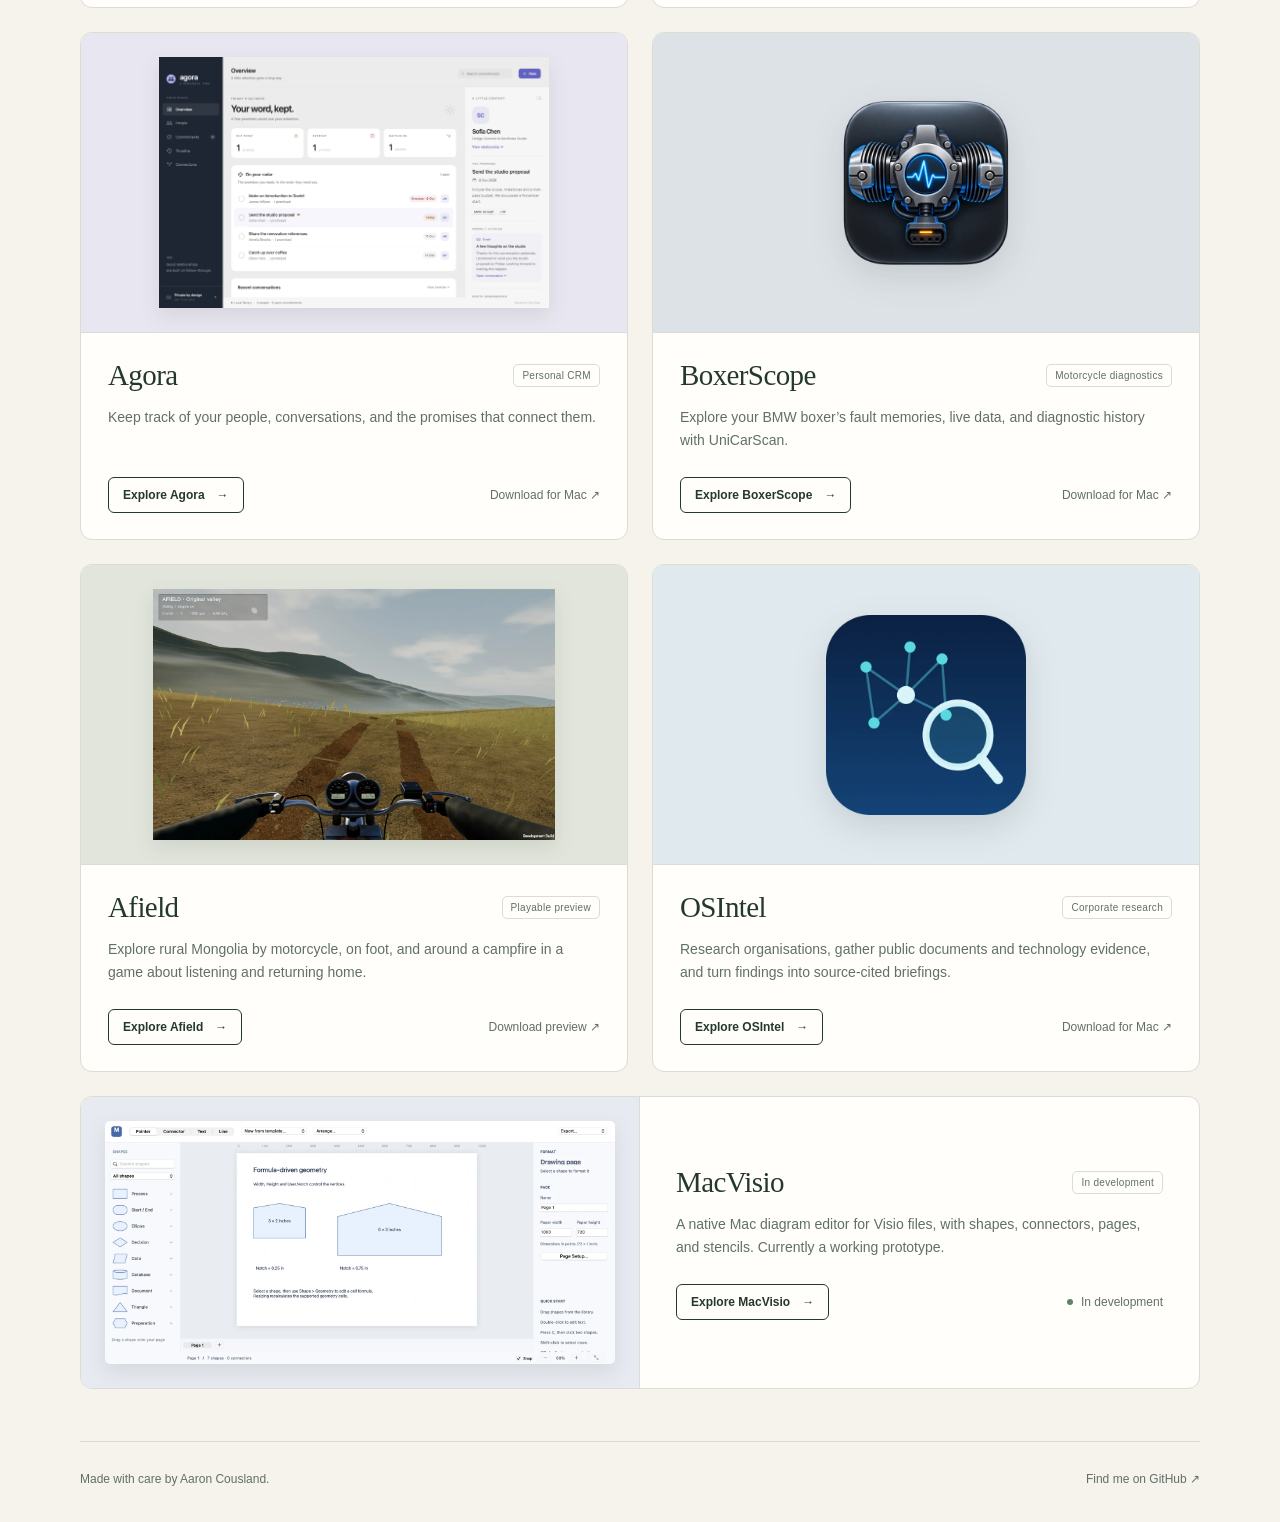
==== commit 6ac8fd97: "Add Afield, OSIntel, and MacVisio to the portfolio" ====
--- a/index.html
+++ b/index.html
@@ -4,9 +4,9 @@
   <meta charset="utf-8">
   <meta name="viewport" content="width=device-width, initial-scale=1">
   <meta name="theme-color" content="#f5f3ec">
-  <meta name="description" content="Independent Mac apps by Aaron Cousland. Explore Mondrian, Screener, co-written, Marginal, Agora, and BoxerScope.">
+  <meta name="description" content="Independent software by Aaron Cousland. Explore Mondrian, Screener, co-written, Marginal, Agora, BoxerScope, Afield, OSIntel, and MacVisio.">
   <meta property="og:title" content="Aaron Cousland — Independent software">
-  <meta property="og:description" content="Tools for diagrams, desktops, writing, relationships, and the road ahead.">
+  <meta property="og:description" content="Tools for diagrams, research, desktops, writing, relationships, and the road ahead.">
   <meta property="og:type" content="website">
   <meta property="og:url" content="https://acousland.github.io/">
   <meta property="og:image" content="https://acousland.github.io/assets/social.png">
@@ -27,10 +27,10 @@
       <section class="intro" aria-labelledby="intro-title">
         <p class="eyebrow"><span class="dot" aria-hidden="true"></span>Independent software</p>
         <h1 id="intro-title">Small apps.<br><em>Room to do more.</em></h1>
-        <p class="intro-copy">Tools for diagrams, desktops, writing, relationships, and the road ahead. Made by Aaron Cousland.</p>
+        <p class="intro-copy">Tools for diagrams, research, desktops, writing, relationships, and the road ahead. Made by Aaron Cousland.</p>
       </section>
       <section id="apps" aria-label="Apps">
-        <div class="collection"><span>The collection</span><span>Six apps · Made for Mac</span></div>
+        <div class="collection"><span>The collection</span><span>Nine projects · Apps &amp; a game</span></div>
         <div class="grid">
           <article class="card mondrian">
             <a class="media" href="/mondrian/" aria-label="Explore Mondrian"><img class="screenshot" src="/assets/mondrian.webp" alt="Mondrian displaying a cloud platform diagram in its native Mac editor." width="1440" height="960" fetchpriority="high"></a>
@@ -77,6 +77,30 @@
             <div class="card-body"><div class="card-heading"><h2><a href="/boxerscope/">BoxerScope</a></h2><span class="tag">Motorcycle diagnostics</span></div>
               <p class="description">Explore your BMW boxer’s fault memories, live data, and diagnostic history with UniCarScan.</p><div class="card-footer"><a class="button" href="/boxerscope/">Explore BoxerScope <span aria-hidden="true">→</span></a><a class="source" href="https://github.com/acousland/BoxerScope-releases/releases/latest">Download for Mac ↗</a></div></div>
           </article>
+          <article class="card afield">
+            <a class="media" href="/afield/" aria-label="Explore Afield"><img class="screenshot" src="/assets/afield.webp" alt="Afield gameplay from a motorcycle cockpit, looking along a track through a misty Mongolian valley." width="1280" height="800" loading="lazy"></a>
+            <div class="card-body">
+              <div class="card-heading"><h2><a href="/afield/">Afield</a></h2><span class="tag">Playable preview</span></div>
+              <p class="description">Explore rural Mongolia by motorcycle, on foot, and around a campfire in a game about listening and returning home.</p>
+              <div class="card-footer"><a class="button" href="/afield/">Explore Afield <span aria-hidden="true">→</span></a><a class="source" href="https://github.com/acousland/afield-releases/releases/latest">Download preview ↗</a></div>
+            </div>
+          </article>
+          <article class="card osintel">
+            <a class="media" href="/osintel/" aria-label="Explore OSIntel"><img class="brand-art" src="/assets/osintel-icon.webp" alt="OSIntel app artwork: a magnifying glass over a connected evidence graph." width="512" height="512" loading="lazy"></a>
+            <div class="card-body">
+              <div class="card-heading"><h2><a href="/osintel/">OSIntel</a></h2><span class="tag">Corporate research</span></div>
+              <p class="description">Research organisations, gather public documents and technology evidence, and turn findings into source-cited briefings.</p>
+              <div class="card-footer"><a class="button" href="/osintel/">Explore OSIntel <span aria-hidden="true">→</span></a><a class="source" href="https://github.com/acousland/OSINT/releases/latest">Download for Mac ↗</a></div>
+            </div>
+          </article>
+          <article class="card macvisio">
+            <a class="media" href="/macvisio/" aria-label="Explore MacVisio"><img class="screenshot" src="/assets/macvisio.webp" alt="MacVisio’s native editor showing a sample drawing with formula-driven shape geometry." width="1600" height="762" loading="lazy"></a>
+            <div class="card-body">
+              <div class="card-heading"><h2><a href="/macvisio/">MacVisio</a></h2><span class="tag">In development</span></div>
+              <p class="description">A native Mac diagram editor for Visio files, with shapes, connectors, pages, and stencils. Currently a working prototype.</p>
+              <div class="card-footer"><a class="button" href="/macvisio/">Explore MacVisio <span aria-hidden="true">→</span></a><span class="development"><span class="dot" aria-hidden="true"></span>In development</span></div>
+            </div>
+          </article>
         </div>
       </section>
     </main>
--- a/assets/site.css
+++ b/assets/site.css
@@ -63,6 +63,14 @@
     @media(prefers-reduced-motion:reduce) { html { scroll-behavior:auto; } .button { transition:none; } }
     .agora .media { background:#e8e6f0; }
     .boxerscope .media { background:#dde2e6; }
+    .afield .media, .detail-visual.afield { background:#e1e5db; }
+    .osintel .media, .detail-visual.osintel { background:#e0e9ed; }
+    .macvisio .media, .detail-visual.macvisio { background:#e7eaf1; }
+    .card.macvisio { grid-column:1 / -1; display:grid; grid-template-columns:1fr 1fr; }
+    .card.macvisio .media { height:100%; min-height:270px; border-bottom:0; border-right:1px solid var(--line); }
+    .card.macvisio .card-body { justify-content:center; padding:36px; }
+    .card.macvisio .card-footer { margin-top:0; }
+    .detail-visual.osintel img { width:240px; height:240px; }
     .brand-art { width:200px; height:200px; object-fit:contain; filter:drop-shadow(0 12px 16px #24313a22); }
     .card h2 a:hover { text-decoration:underline; text-underline-offset:5px; }
     .card > a.media:hover .screenshot { filter:drop-shadow(0 10px 14px #29332a30); }
@@ -113,6 +121,9 @@
     .more-apps a:hover { background:#e9ede3; }
     .detail-page footer { margin-top:0; border-top:0; }
     @media(max-width:700px) {
+      .card.macvisio { grid-column:auto; display:flex; }
+      .card.macvisio .media { height:275px; min-height:0; border-right:0; border-bottom:1px solid var(--line); }
+      .card.macvisio .card-body { padding:25px 27px 26px; }
       .header-nav { gap:14px; }
       .detail-intro { padding:32px 0 28px; }
       .detail-copy { font-size:15px; }
